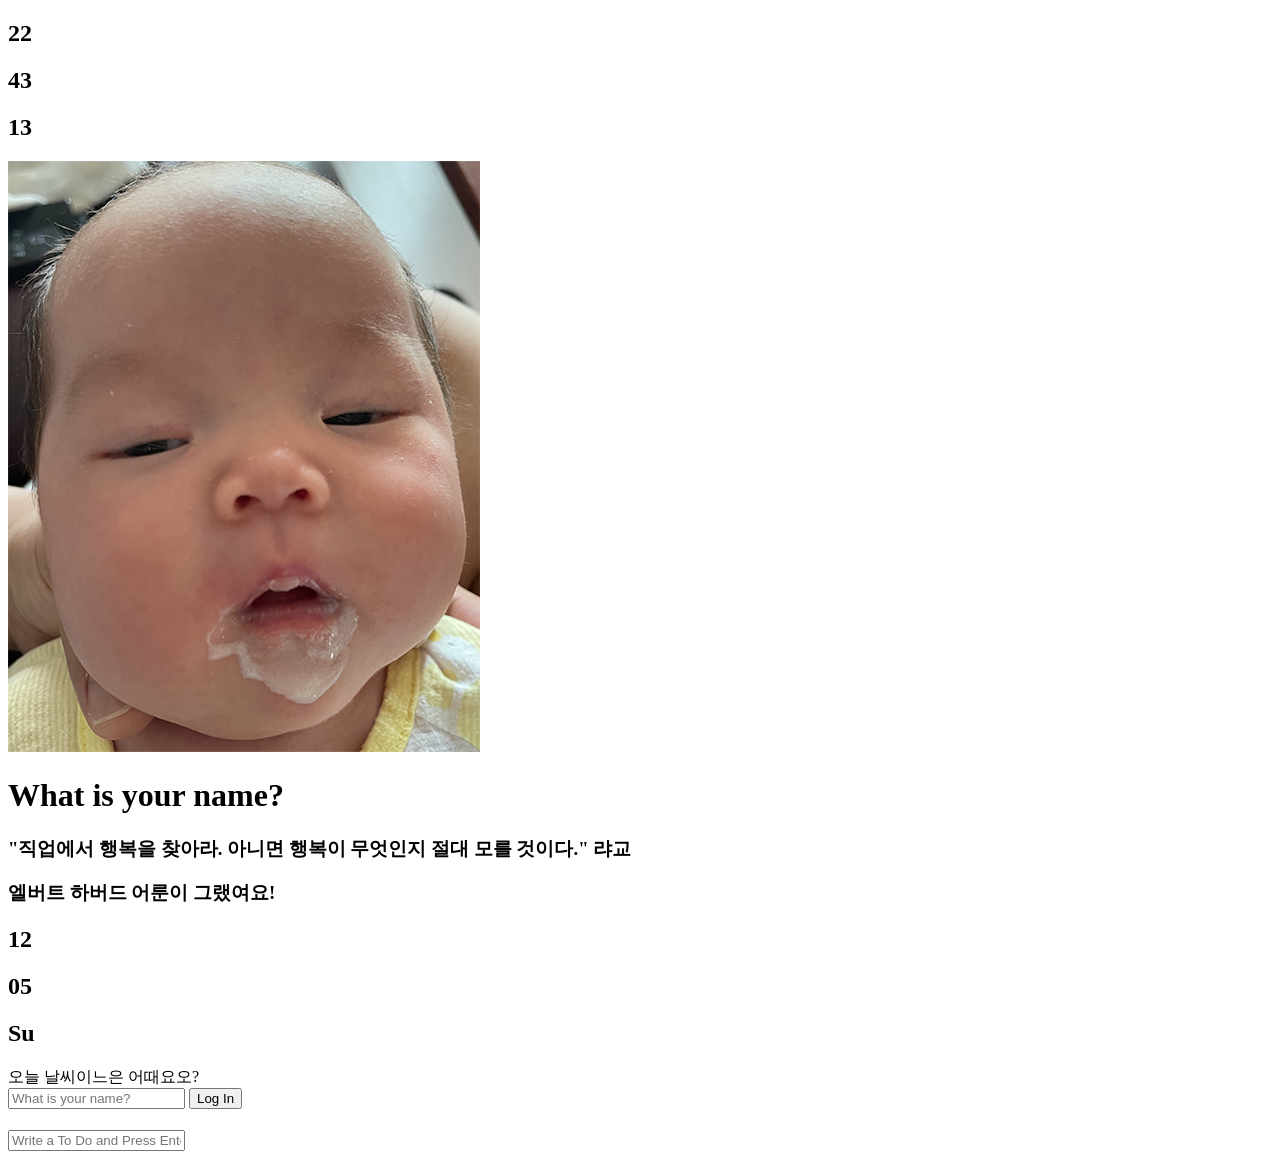
==== momentum/index.html @ 5cb6e930 "?" ====
<!DOCTYPE html>
<html lang="en">
<head>
    <meta charset="UTF-8">
    <meta http-equiv="X-UA-Compatible" content="IE=edge">
    <meta name="viewport" content="width=device-width, initial-scale=1.0">
    <link rel="stylesheet" href="css/style.css">
    <title>Momentum</title>
</head>
<body>
    <div class="moving_part">
        <div class="left_side">
            <div class="left_time">
                <div class="left_time__hours">
                    <h2 id="hours">00</h2>
                </div>
                <div class="left_time__minutes">
                    <h2 id="minutes">00</h2>
                </div>
                <div class="left_time__seconds">
                    <h2 id="seconds">00</h2>
                </div>
            </div>
        </div>
        <div class="center">
            <div id="picture">
                <img src=""/>
            </div>
            <div>
                <h1 id="andrea">What is your name?</h1>
            </div>
            <div id="quote">
                <h3></h3>
            </div>
            <div id="quote2">
                <h3></h3>
            </div>
        </div>
        <div class="right_side">
            <div class="right_date">
                <div class="right_date__month">
                    <h2 id="month">00</h2>
                </div>
                <div class="right_date__date">
                    <h2 id="date">00</h2>
                </div>
                <div class="right_date__day">
                    <h2 id="day">00</h2>
                </div>
            </div>
        </div>
    </div>
    <div class="my_board">
        <div class="my_board__left">
            <h2></h2>
        </div>
        <div class="borad_center">
            <div id="weather">
                <span>오늘 날씨이느은 어때요오?</span>
                <span></span>
                <span></span>
            </div>
                <form id="login-form" class="hidden">
                    <input required maxlength="15" type="text" placeholder="What is your name?" />
                    <input type="submit" value="Log In" />
                </form>
                <h1 id="greeting" class="hidden"></h1>
                <form id="todo-form">
                    <input type="text" placeholder="Write a To Do and Press Enter" />
                </form>
                <ul id="todo-list">
                </ul>
            </div>
        <div class="my_board__right">
            <h2></h2>
        </div>
    </div>
    <script src="JS/greeting.js"></script>
    <script src="JS/clock.js"></script>
    <script src="JS/quotes.js"></script>
    <script src="JS/background.js"></script>
    <script src="JS/todo.js"></script>
    <script src="JS/weather.js"></script>
</body>
</html>
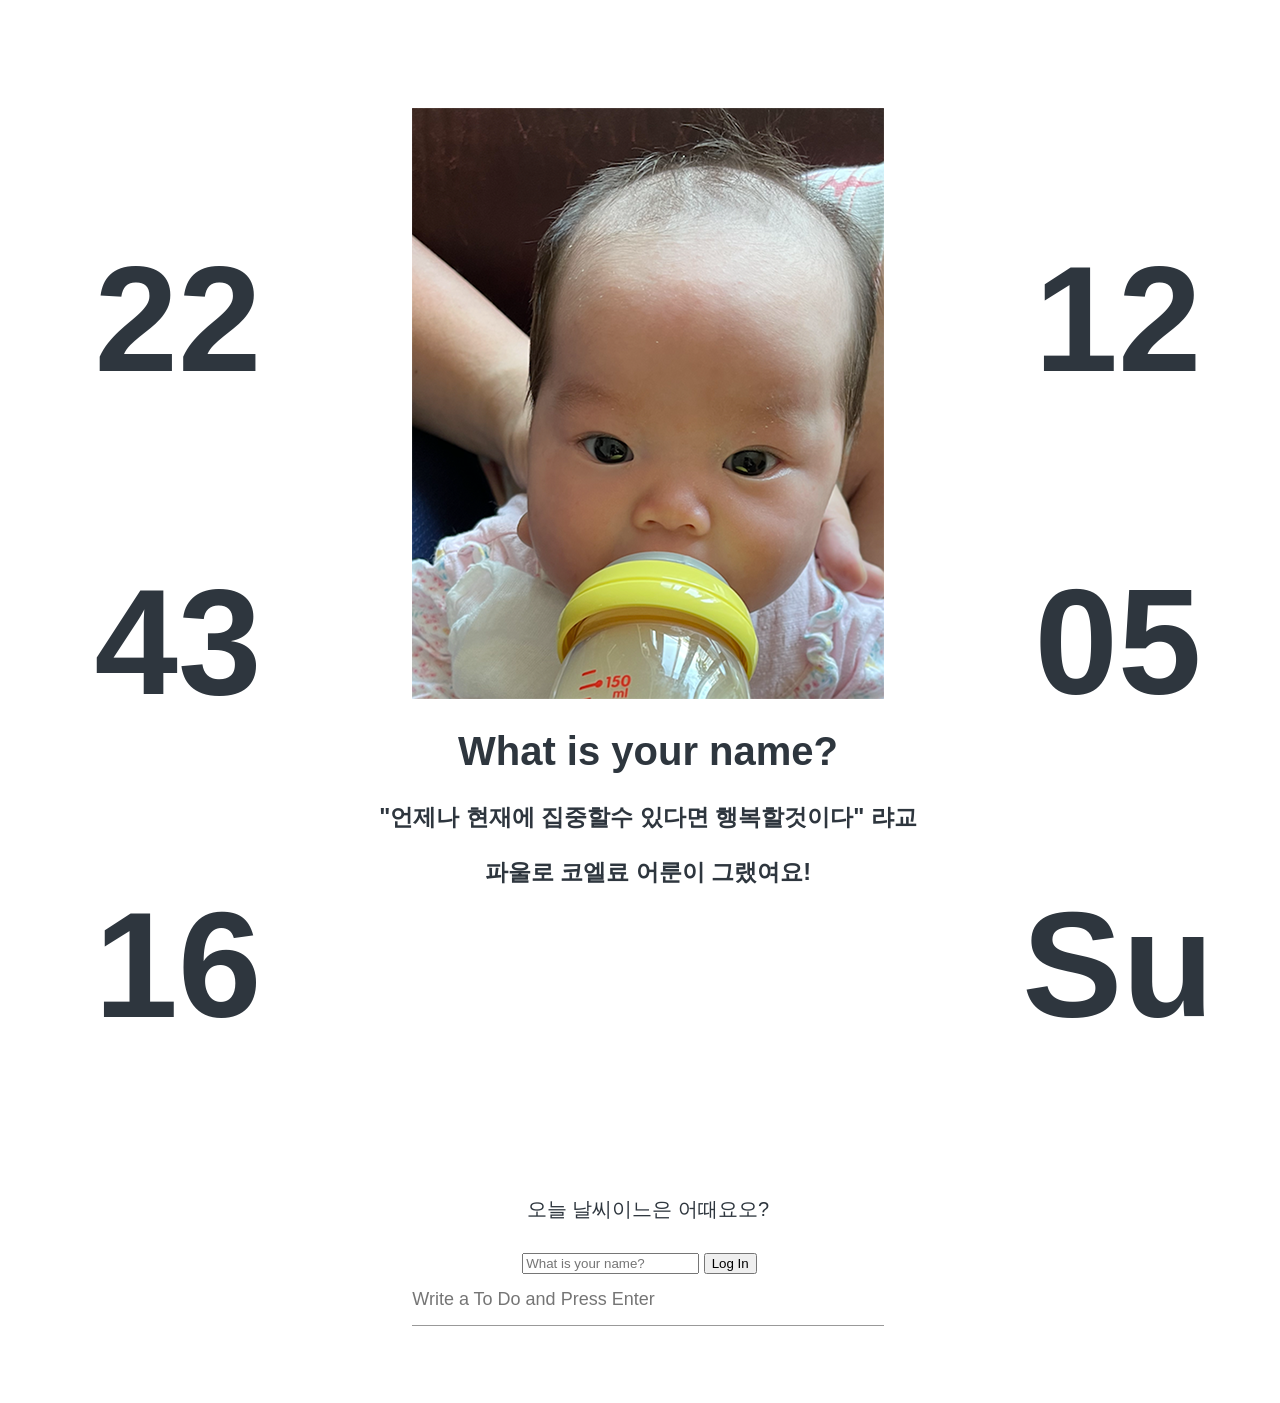
==== commit 4c38583d: "Update index.html" ====
--- a/momentum/index.html
+++ b/momentum/index.html
@@ -4,7 +4,7 @@
     <meta charset="UTF-8">
     <meta http-equiv="X-UA-Compatible" content="IE=edge">
     <meta name="viewport" content="width=device-width, initial-scale=1.0">
-    <link rel="stylesheet" href="css/style.css">
+    <link rel="stylesheet" href="CSS/style.css">
     <title>Momentum</title>
 </head>
 <body>
--- a/momentum/CSS/style.css
+++ b/momentum/CSS/style.css
@@ -0,0 +1,154 @@
+@import "reset.css";
+
+body {
+  width: 100%;
+  height: 100%;
+  display: flex;
+  justify-content: center;
+  align-items: center;
+  flex-direction: column;
+  z-index: -3;
+  color: #2e363e;
+  font-family: "Open Sans", sans-serif;
+}
+
+.moving_part {
+  width: 100%;
+  display: flex;
+}
+
+.left_side {
+  margin-top: 100px;
+  display: flex;
+  justify-content: center;
+  align-items: center;
+  height: 100%;
+  width: 33%;
+  font-size: 100px;
+}
+
+.right_side {
+  margin-top: 100px;
+  display: flex;
+  justify-content: center;
+  align-items: center;
+  height: 100%;
+  width: 33%;
+  font-size: 100px;
+}
+
+.left_time__minutes,
+.left_time__seconds {
+  margin-top: 150px;
+}
+
+.right_date__date,
+.right_date__day {
+  margin-top: 150px;
+}
+
+#andrea {
+  margin-top: 30px;
+  font-size: 40px;
+}
+
+#quote,
+#quote2 {
+  margin-top: 20px;
+  font-size: 20px;
+  text-align: center;
+}
+
+#weather {
+  margin-bottom: 20px;
+  text-align: center;
+}
+
+#greeting {
+  font-size: 24;
+  text-align: center;
+}
+
+#andrea,
+.left_time,
+.right_date {
+  text-align: center;
+}
+
+#weather span {
+  margin-top: 20px;
+  font-size: 20px;
+}
+
+.my_board {
+  margin-top: 20px;
+  width: 100%;
+  display: flex;
+}
+
+.borad_center {
+  width: 600px;
+}
+
+#todo-form {
+  display: flex;
+  text-align: left;
+}
+
+.my_board__left,
+.my_board__right {
+  justify-content: center;
+  align-items: center;
+  display: flex;
+  height: 100%;
+  width: 33%;
+  font-size: 80px;
+}
+
+#picture {
+  margin-top: 100px;
+  display: flex;
+  justify-content: center;
+  align-items: center;
+  flex-direction: row;
+  width: 600px;
+}
+
+#login-form {
+  margin-top: 30px;
+  margin-left: 140px;
+  font-size: 60;
+}
+
+#todo-form {
+  margin-top: 70px;
+  display: flex;
+  flex-direction: column;
+  margin: 0px 30px;
+}
+
+#todo-form input {
+  border: none;
+  padding: 15px 0px;
+  font-size: 18px;
+  margin-bottom: 25px;
+}
+
+#todo-form input:not([type="submit"]) {
+  border-bottom: 1px solid rgba(0, 0, 0, 0.4);
+  transition: border-color 0.3s ease-in-out;
+}
+
+#todo-form input:focus {
+  border-color: rebeccapurple;
+}
+
+.todoLine {
+  margin-left: 32px;
+  line-height: 30%;
+  font-size: 120%;
+}
+
+.hidden {
+  display: none;
+}
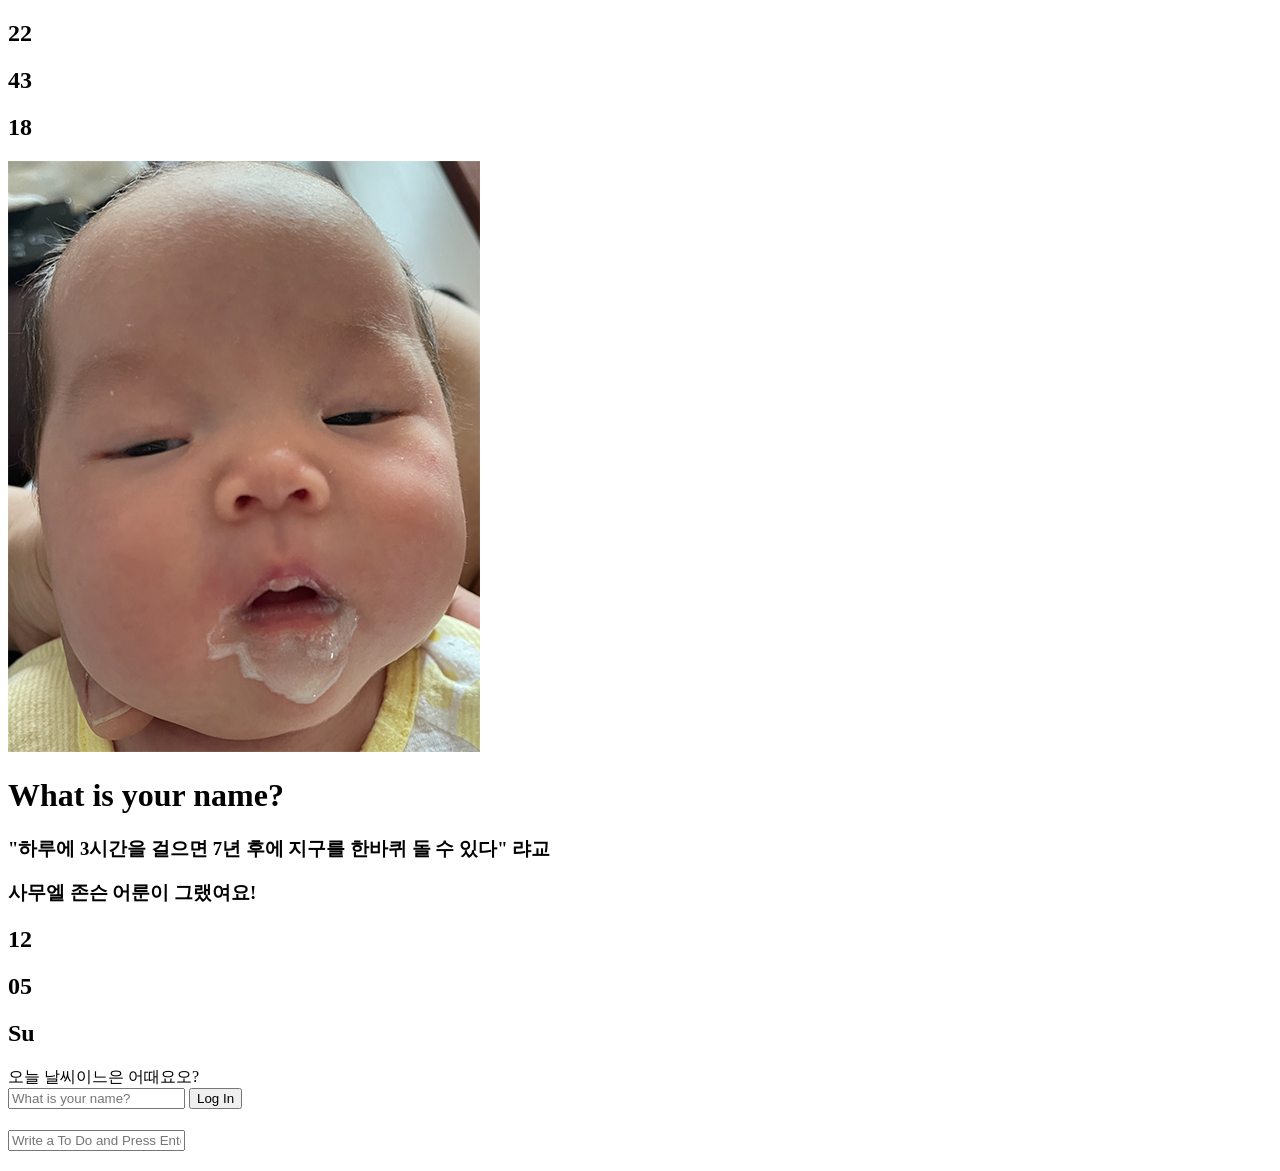
==== commit 1ab469fe: "Update index.html" ====
--- a/momentum/index.html
+++ b/momentum/index.html
@@ -4,7 +4,7 @@
     <meta charset="UTF-8">
     <meta http-equiv="X-UA-Compatible" content="IE=edge">
     <meta name="viewport" content="width=device-width, initial-scale=1.0">
-    <link rel="stylesheet" href="CSS/style.css">
+    <link rel="stylesheet" href="css/style.css">
     <title>Momentum</title>
 </head>
 <body>
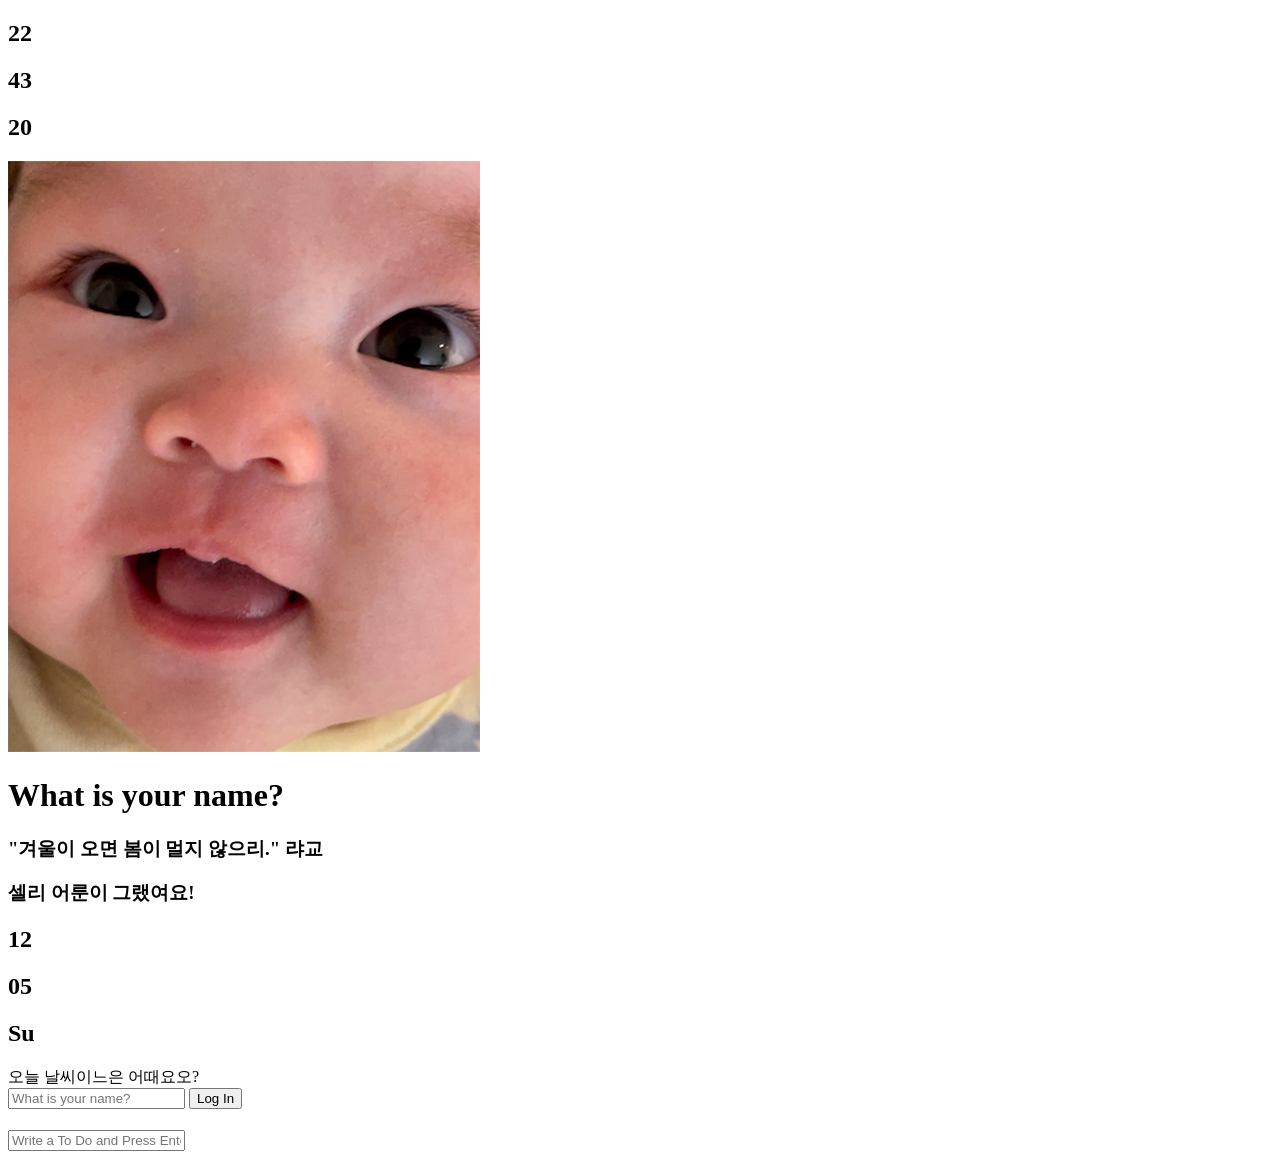
==== commit 6b86735d: "Update index.html" ====
--- a/momentum/index.html
+++ b/momentum/index.html
@@ -4,7 +4,7 @@
     <meta charset="UTF-8">
     <meta http-equiv="X-UA-Compatible" content="IE=edge">
     <meta name="viewport" content="width=device-width, initial-scale=1.0">
-    <link rel="stylesheet" href="css/style.css">
+    <link rel="stylesheet" href="https://ilovecoffeeeee.github.io/first_JS/css/style.css">
     <title>Momentum</title>
 </head>
 <body>
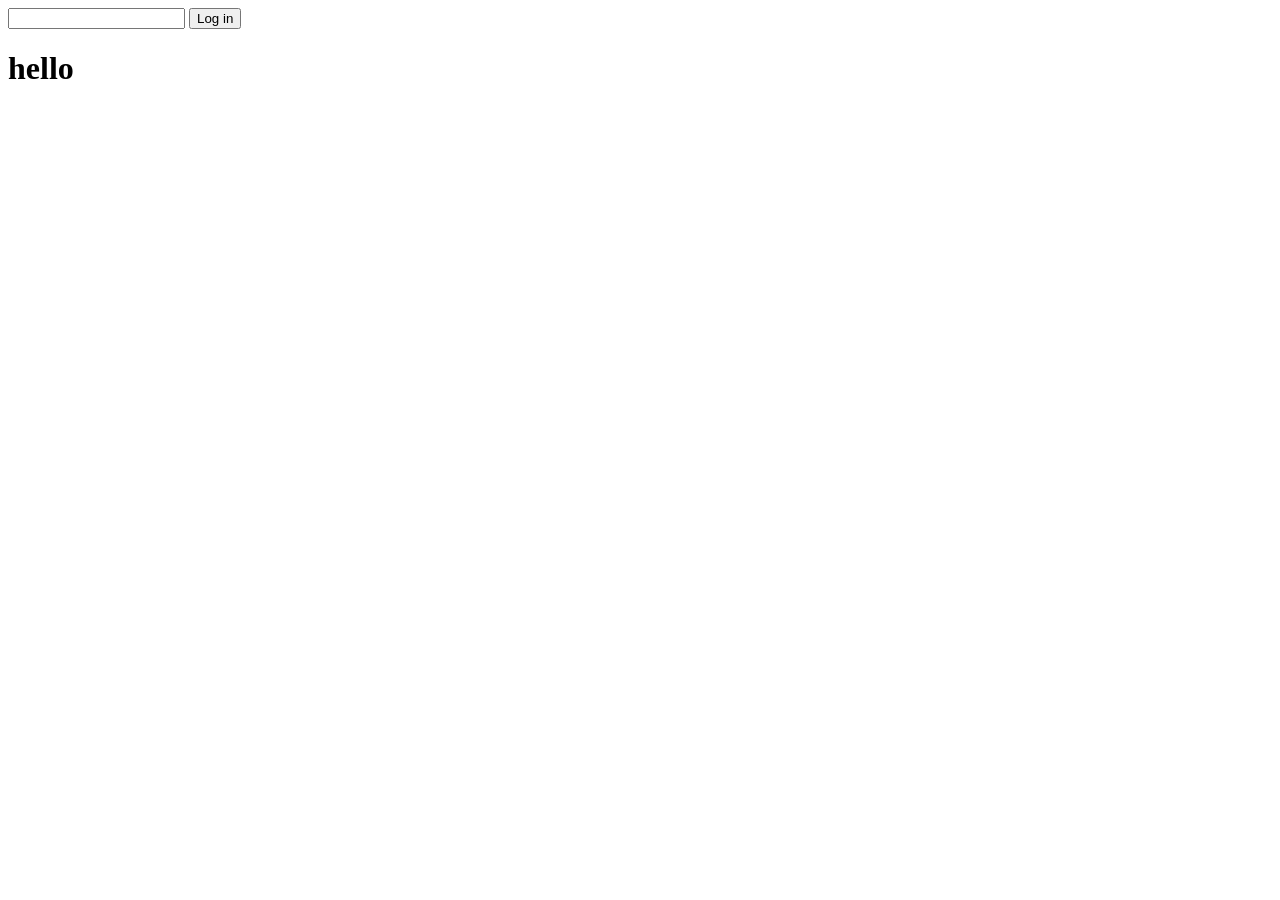
==== commit 89789abb: "wow" ====
--- a/momentum/index.html
+++ b/momentum/index.html
@@ -1,85 +1,17 @@
 <!DOCTYPE html>
 <html lang="en">
-<head>
-    <meta charset="UTF-8">
-    <meta http-equiv="X-UA-Compatible" content="IE=edge">
-    <meta name="viewport" content="width=device-width, initial-scale=1.0">
-    <link rel="stylesheet" href="https://ilovecoffeeeee.github.io/first_JS/css/style.css">
-    <title>Momentum</title>
-</head>
-<body>
-    <div class="moving_part">
-        <div class="left_side">
-            <div class="left_time">
-                <div class="left_time__hours">
-                    <h2 id="hours">00</h2>
-                </div>
-                <div class="left_time__minutes">
-                    <h2 id="minutes">00</h2>
-                </div>
-                <div class="left_time__seconds">
-                    <h2 id="seconds">00</h2>
-                </div>
-            </div>
-        </div>
-        <div class="center">
-            <div id="picture">
-                <img src=""/>
-            </div>
-            <div>
-                <h1 id="andrea">What is your name?</h1>
-            </div>
-            <div id="quote">
-                <h3></h3>
-            </div>
-            <div id="quote2">
-                <h3></h3>
-            </div>
-        </div>
-        <div class="right_side">
-            <div class="right_date">
-                <div class="right_date__month">
-                    <h2 id="month">00</h2>
-                </div>
-                <div class="right_date__date">
-                    <h2 id="date">00</h2>
-                </div>
-                <div class="right_date__day">
-                    <h2 id="day">00</h2>
-                </div>
-            </div>
-        </div>
-    </div>
-    <div class="my_board">
-        <div class="my_board__left">
-            <h2></h2>
-        </div>
-        <div class="borad_center">
-            <div id="weather">
-                <span>오늘 날씨이느은 어때요오?</span>
-                <span></span>
-                <span></span>
-            </div>
-                <form id="login-form" class="hidden">
-                    <input required maxlength="15" type="text" placeholder="What is your name?" />
-                    <input type="submit" value="Log In" />
-                </form>
-                <h1 id="greeting" class="hidden"></h1>
-                <form id="todo-form">
-                    <input type="text" placeholder="Write a To Do and Press Enter" />
-                </form>
-                <ul id="todo-list">
-                </ul>
-            </div>
-        <div class="my_board__right">
-            <h2></h2>
-        </div>
-    </div>
-    <script src="JS/greeting.js"></script>
-    <script src="JS/clock.js"></script>
-    <script src="JS/quotes.js"></script>
-    <script src="JS/background.js"></script>
-    <script src="JS/todo.js"></script>
-    <script src="JS/weather.js"></script>
-</body>
+    <head>
+        <meta charset="UTF-8"/>
+        <meta name="viewport" content="width=device-width, initial-scale=1.0" />
+        <link rel="stylesheet" type="text/css" herf="css/style.css"/>
+        <title>Document</title>
+    </head>
+    <body>
+        <form id="login-form">
+            <input required maxlength="15" type="text" placeholde="what is your name" ?>
+            <input type="submit" value="Log in"/>
+        </form>
+        <h1 class="hidden" id="greeting">hello</h1>
+        <script src="js/greeting.js"></script>
+    </body>
 </html>
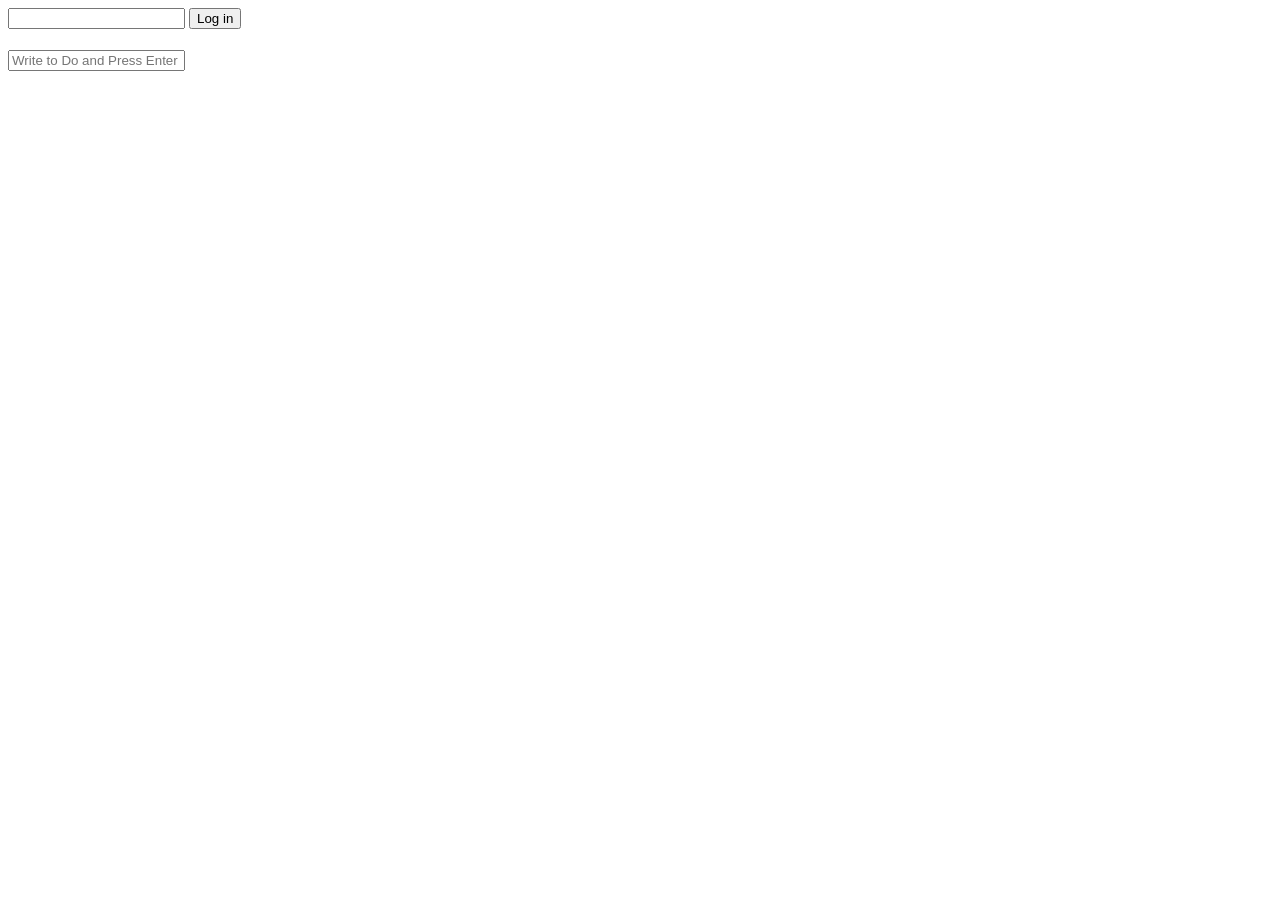
==== commit d701ae2d: "todo again" ====
--- a/momentum/index.html
+++ b/momentum/index.html
@@ -3,15 +3,20 @@
     <head>
         <meta charset="UTF-8"/>
         <meta name="viewport" content="width=device-width, initial-scale=1.0" />
-        <link rel="stylesheet" type="text/css" herf="css/style.css"/>
+        <link rel="stylesheet" type="text/css" href="css/style.css"/>
         <title>Document</title>
     </head>
     <body>
-        <form id="login-form">
-            <input required maxlength="15" type="text" placeholde="what is your name" ?>
+        <form class="hidden" id="login-form">
+            <input required maxlength="15" type="text" placeholde="what is your name?"/>
             <input type="submit" value="Log in"/>
         </form>
-        <h1 class="hidden" id="greeting">hello</h1>
+        <h1 class="hidden" id="greeting"></h1>
+        <form id="todo-form">
+            <input type="text" placeholder="Write to Do and Press Enter" required />
+        </form>
+        <ul id="todo-list"></ul>
         <script src="js/greeting.js"></script>
+        <script src="js/todo.js"></script>
     </body>
 </html>
